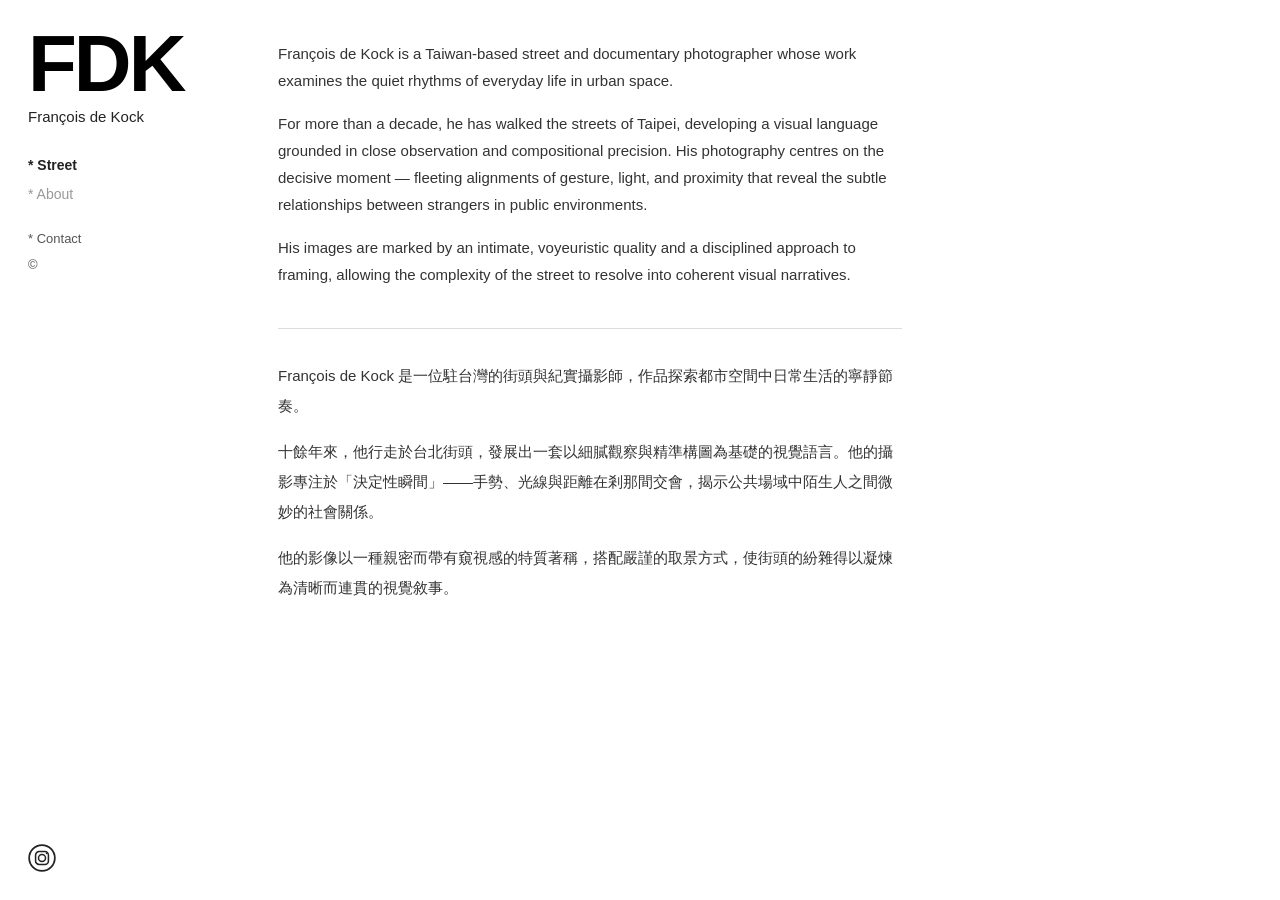
==== about.html @ e7fd3947 "Add About page with English and Traditional Chinese bio Co-Authored-By: Claude Opus 4.6 <noreply@ant" ====
<!DOCTYPE html>
<html lang="en">
<head>
  <meta charset="UTF-8">
  <meta name="viewport" content="width=device-width, initial-scale=1.0">
  <title>FDK — About</title>
  <link rel="stylesheet" href="style.css">
</head>
<body>

  <aside class="sidebar">
    <div class="sidebar-top">
      <a href="/" class="logo">FDK</a>
      <div class="name">Fran&ccedil;ois de Kock</div>

      <nav class="nav-main">
        <a href="/" class="nav-link">* Street</a>
        <a href="about.html" class="nav-link active">* About</a>
      </nav>

      <nav class="nav-secondary">
        <a href="#" class="nav-link small">* Contact</a>
        <a href="#" class="nav-link small">&copy;</a>
      </nav>
    </div>

    <div class="sidebar-bottom">
      <div class="social">
        <a href="https://www.instagram.com/frankdek45" target="_blank" rel="noopener" class="social-icon" aria-label="Instagram">
          <svg viewBox="0 0 24 24" width="28" height="28"><circle cx="12" cy="12" r="11" fill="none" stroke="currentColor" stroke-width="1.5"/><rect x="6.5" y="6.5" width="11" height="11" rx="3" fill="none" stroke="currentColor" stroke-width="1.3"/><circle cx="12" cy="12" r="3" fill="none" stroke="currentColor" stroke-width="1.3"/><circle cx="16" cy="8" r="0.8" fill="currentColor"/></svg>
        </a>
      </div>
    </div>
  </aside>

  <main class="content">
    <div class="about">
      <div class="about-text">
        <p>Fran&ccedil;ois de Kock is a Taiwan-based street and documentary photographer whose work examines the quiet rhythms of everyday life in urban space.</p>

        <p>For more than a decade, he has walked the streets of Taipei, developing a visual language grounded in close observation and compositional precision. His photography centres on the decisive moment &mdash; fleeting alignments of gesture, light, and proximity that reveal the subtle relationships between strangers in public environments.</p>

        <p>His images are marked by an intimate, voyeuristic quality and a disciplined approach to framing, allowing the complexity of the street to resolve into coherent visual narratives.</p>
      </div>

      <div class="about-text about-chinese">
        <p>Fran&ccedil;ois de Kock 是一位駐台灣的街頭與紀實攝影師，作品探索都市空間中日常生活的寧靜節奏。</p>

        <p>十餘年來，他行走於台北街頭，發展出一套以細膩觀察與精準構圖為基礎的視覺語言。他的攝影專注於「決定性瞬間」——手勢、光線與距離在剎那間交會，揭示公共場域中陌生人之間微妙的社會關係。</p>

        <p>他的影像以一種親密而帶有窺視感的特質著稱，搭配嚴謹的取景方式，使街頭的紛雜得以凝煉為清晰而連貫的視覺敘事。</p>
      </div>
    </div>
  </main>

</body>
</html>
---- style.css ----
*, *::before, *::after {
  margin: 0;
  padding: 0;
  box-sizing: border-box;
}

body {
  background: #fff;
  color: #222;
  font-family: 'Helvetica Neue', Helvetica, Arial, sans-serif;
  min-height: 100vh;
  -webkit-font-smoothing: antialiased;
}

/* ── Sidebar ── */
.sidebar {
  position: fixed;
  top: 0;
  left: 0;
  width: 230px;
  height: 100vh;
  padding: 28px 28px 24px;
  display: flex;
  flex-direction: column;
  justify-content: space-between;
  z-index: 100;
  background: #fff;
}

.sidebar-top {
  display: flex;
  flex-direction: column;
}

.logo {
  font-size: 80px;
  font-weight: 900;
  color: #000;
  text-decoration: none;
  line-height: 0.9;
  letter-spacing: -3px;
}

.name {
  font-size: 15px;
  font-weight: 400;
  color: #222;
  margin-top: 8px;
  margin-bottom: 28px;
}

.nav-main {
  display: flex;
  flex-direction: column;
  gap: 4px;
  margin-bottom: 20px;
}

.nav-link {
  color: #222;
  text-decoration: none;
  font-size: 14px;
  font-weight: 700;
  line-height: 1.8;
  transition: color 0.2s;
}

.nav-link:hover {
  color: #000;
}

.nav-link.active {
  color: #999;
  font-weight: 400;
}

.nav-secondary {
  display: flex;
  flex-direction: column;
  gap: 2px;
}

.nav-link.small {
  font-size: 13px;
  font-weight: 400;
  color: #555;
}

.nav-link.small:hover {
  color: #000;
}

/* ── Social icons ── */
.sidebar-bottom {
  margin-top: auto;
  transition: opacity 0.2s;
}

/* Hide social icons when gallery controls are visible */
body.single-active .sidebar-bottom {
  opacity: 0;
  pointer-events: none;
}

.social {
  display: flex;
  gap: 8px;
}

.social-icon {
  color: #222;
  transition: color 0.2s;
}

.social-icon:hover {
  color: #666;
}

/* ── Gallery controls (shown in single view) ── */
.gallery-controls {
  position: fixed;
  bottom: 24px;
  left: 28px;
  width: 174px;
  z-index: 100;
}

.caption {
  font-size: 14px;
  font-weight: 700;
  color: #222;
  margin-bottom: 8px;
}

.controls-nav {
  margin-bottom: 4px;
}

.control-link {
  font-size: 13px;
  color: #555;
  text-decoration: none;
}

.control-link:hover {
  color: #000;
}

.control-sep {
  font-size: 13px;
  color: #999;
  margin: 0 2px;
}

/* ── Content area ── */
.content {
  margin-left: 230px;
  min-height: 100vh;
}

/* ── Grid (landing/thumbnails) ── */
.grid {
  display: grid;
  grid-template-columns: repeat(3, 1fr);
  gap: 6px;
  padding: 6px;
}

.grid-item {
  overflow: hidden;
  cursor: pointer;
  line-height: 0;
}

.grid-item img {
  width: 100%;
  height: 100%;
  object-fit: cover;
  display: block;
  transition: opacity 0.3s;
  pointer-events: none;
}

.grid-item img:hover {
  opacity: 0.85;
}

/* Varied row heights for visual interest */
.grid-item.tall {
  grid-row: span 2;
}

/* ── Single image view ── */
.single-view {
  display: flex;
  align-items: center;
  justify-content: center;
  padding: 16px;
  height: 100vh;
}

.single-img {
  max-width: 100%;
  max-height: calc(100vh - 32px);
  object-fit: contain;
  display: block;
  pointer-events: none;
}

/* ── About page ── */
.about {
  padding: 40px 48px 60px;
  max-width: 720px;
}

.about-text p {
  font-size: 15px;
  line-height: 1.8;
  color: #333;
  margin-bottom: 16px;
}

.about-chinese {
  margin-top: 40px;
  padding-top: 32px;
  border-top: 1px solid #ddd;
}

.about-chinese p {
  font-size: 15px;
  line-height: 2;
}

/* ── Utility ── */
.hidden {
  display: none !important;
}

/* ── Responsive ── */
@media (max-width: 900px) {
  .sidebar {
    position: relative;
    width: 100%;
    height: auto;
    padding: 20px;
    flex-direction: row;
    flex-wrap: wrap;
    align-items: center;
    gap: 12px;
  }

  .sidebar-top {
    flex-direction: row;
    align-items: center;
    gap: 16px;
    flex-wrap: wrap;
  }

  .logo {
    font-size: 36px;
  }

  .name {
    margin: 0;
  }

  .nav-main {
    flex-direction: row;
    gap: 12px;
    margin-bottom: 0;
  }

  .nav-secondary {
    flex-direction: row;
    gap: 12px;
  }

  .content {
    margin-left: 0;
  }

  .gallery-controls {
    position: relative;
    bottom: auto;
    left: auto;
    width: 100%;
    padding: 12px 20px;
  }

  .grid {
    grid-template-columns: repeat(2, 1fr);
  }

  .grid-item.tall {
    grid-row: span 1;
  }
}

@media (max-width: 500px) {
  .grid {
    grid-template-columns: 1fr;
  }
}
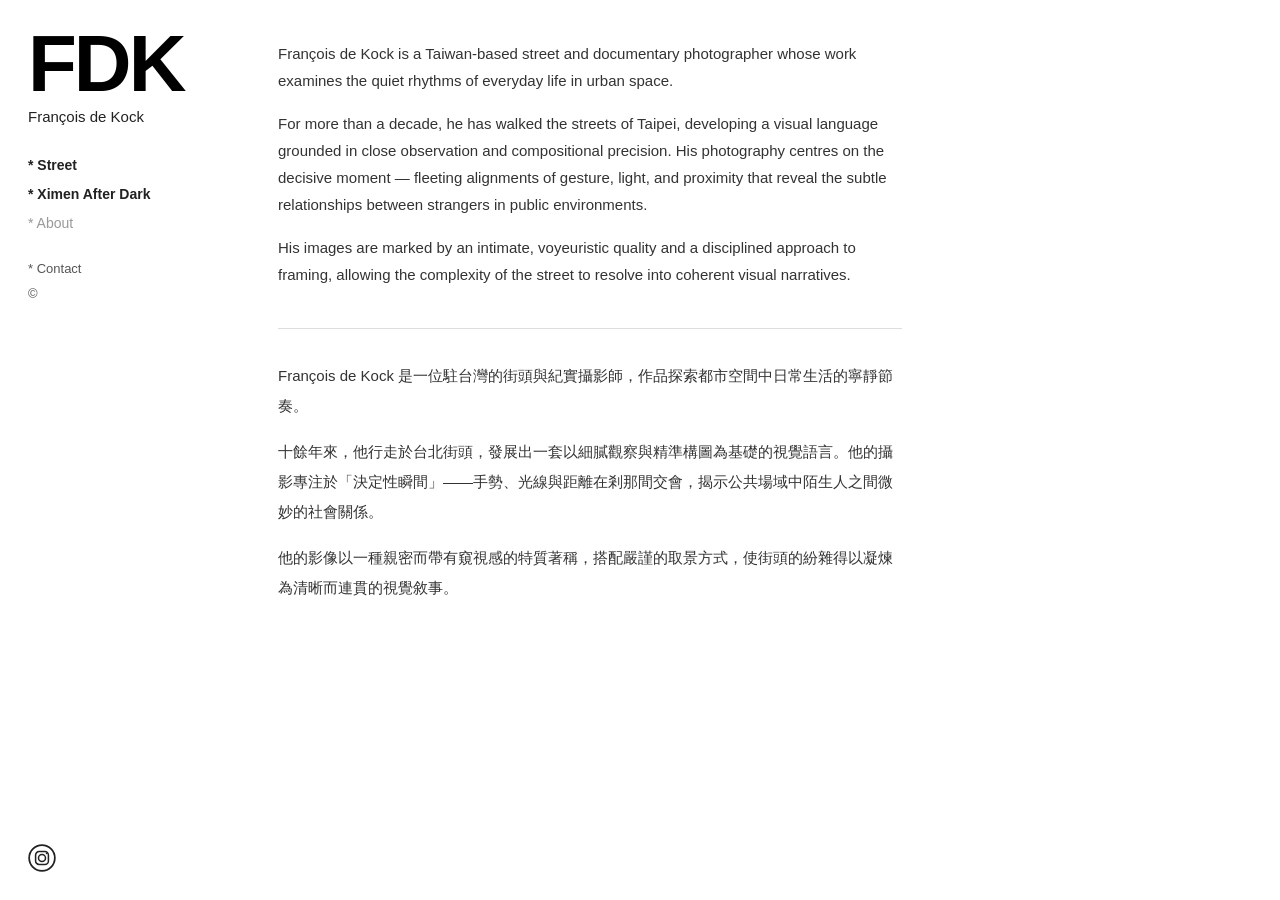
==== commit 4c30aff1: "Add Ximen After Dark gallery page (empty, awaiting images) Co-Authored-By: Claude Opus 4.6 <noreply@" ====
--- a/about.html
+++ b/about.html
@@ -10,11 +10,12 @@
 
   <aside class="sidebar">
     <div class="sidebar-top">
-      <a href="/" class="logo">FDK</a>
+      <a href="index.html" class="logo">FDK</a>
       <div class="name">Fran&ccedil;ois de Kock</div>
 
       <nav class="nav-main">
-        <a href="/" class="nav-link">* Street</a>
+        <a href="index.html" class="nav-link">* Street</a>
+        <a href="ximen.html" class="nav-link">* Ximen After Dark</a>
         <a href="about.html" class="nav-link active">* About</a>
       </nav>
 
--- a/style.css
+++ b/style.css
@@ -205,6 +205,14 @@
   object-fit: contain;
   display: block;
   pointer-events: none;
+}
+
+.empty-gallery {
+  grid-column: 1 / -1;
+  padding: 80px 48px;
+  font-size: 15px;
+  color: #999;
+  letter-spacing: 1px;
 }
 
 /* ── About page ── */
